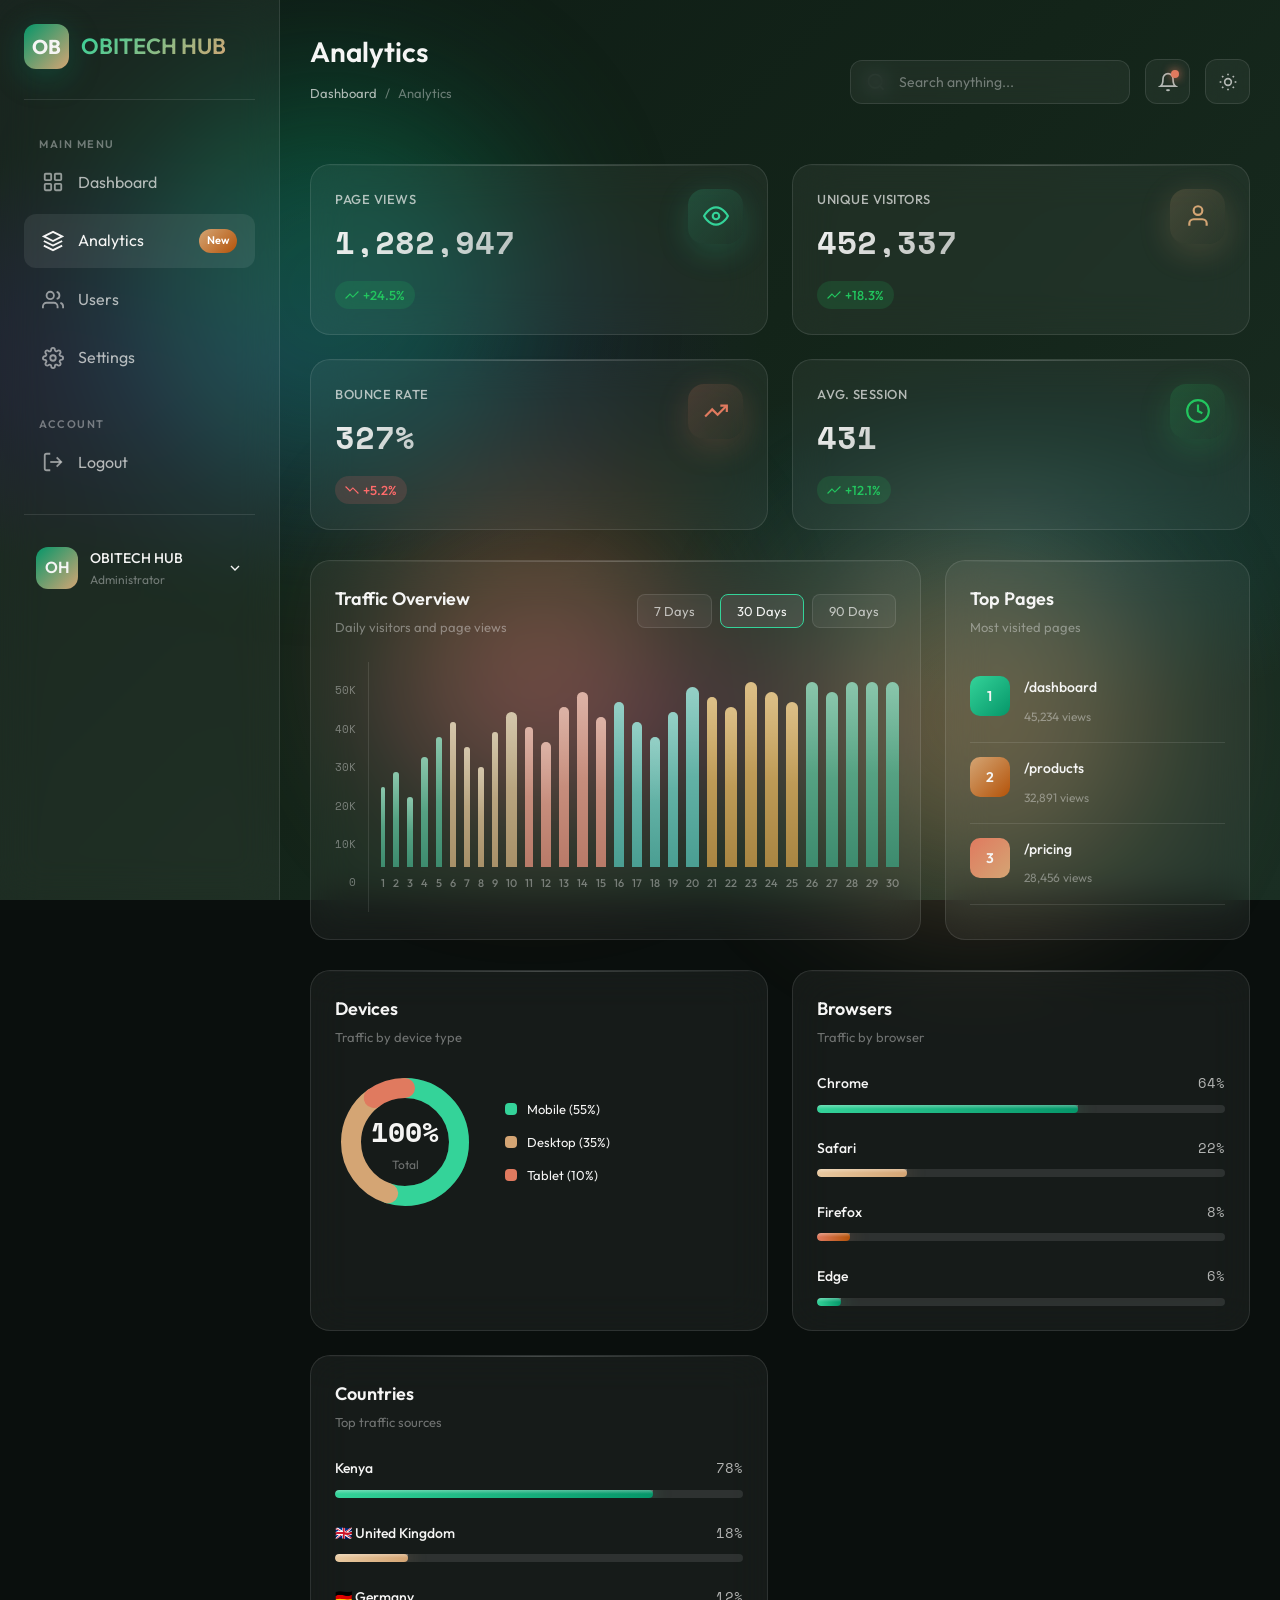
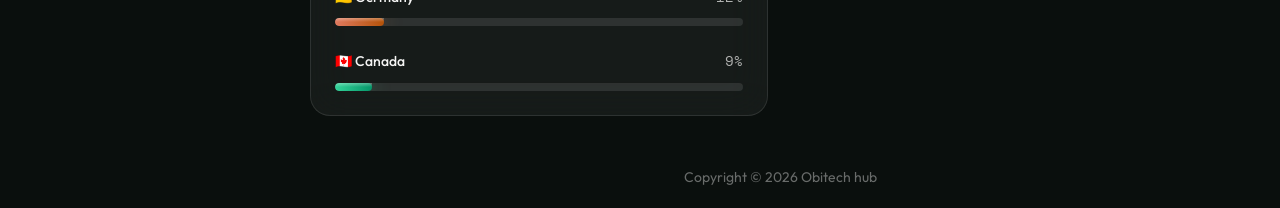
==== analytics.html @ 86bf51bb "Add files via upload" ====
<!DOCTYPE html>
<html lang="en">
<head>
    <meta charset="UTF-8">
    <meta name="viewport" content="width=device-width, initial-scale=1.0">
    <title>Analytics - Dashboard</title>
    <meta name="description" content="OBITECH-HUB Dashboard ">
    <link rel="preconnect" href="https://fonts.googleapis.com">
    <link rel="preconnect" href="https://fonts.gstatic.com" crossorigin>
    <link href="https://fonts.googleapis.com/css2?family=Outfit:wght@300;400;500;600;700&family=Space+Mono:wght@400;700&display=swap" rel="stylesheet">
    <link rel="stylesheet" href="admin-style.css">

</head>
<body>
    <!-- Animated Background -->
    <div class="background"></div>
    <div class="orb orb-1"></div>
    <div class="orb orb-2"></div>
    <div class="orb orb-3"></div>

    <div class="dashboard">
        <!-- Sidebar -->
        <aside class="sidebar" id="sidebar">
            <div class="sidebar-header">
                <div class="logo">OB </div>
                <span class="logo-text">OBITECH HUB </span>
            </div>

            <ul class="nav-menu">
                <li class="nav-section">
                    <span class="nav-section-title">Main Menu</span>
                    <ul>
                        <li class="nav-item">
                            <a href="index.html" class="nav-link">
                                <svg class="nav-icon" viewBox="0 0 24 24" fill="none" stroke="currentColor" stroke-width="2">
                                    <rect x="3" y="3" width="7" height="7" rx="1"/><rect x="14" y="3" width="7" height="7" rx="1"/>
                                    <rect x="3" y="14" width="7" height="7" rx="1"/><rect x="14" y="14" width="7" height="7" rx="1"/>
                                </svg>
                                Dashboard
                            </a>
                        </li>
                        <li class="nav-item">
                            <a href="analytics.html" class="nav-link active">
                                <svg class="nav-icon" viewBox="0 0 24 24" fill="none" stroke="currentColor" stroke-width="2">
                                    <path d="M12 2L2 7l10 5 10-5-10-5z"/><path d="M2 17l10 5 10-5"/><path d="M2 12l10 5 10-5"/>
                                </svg>
                                Analytics
                                <span class="nav-badge">New</span>
                            </a>
                        </li>
                        <li class="nav-item">
                            <a href="users.html" class="nav-link">
                                <svg class="nav-icon" viewBox="0 0 24 24" fill="none" stroke="currentColor" stroke-width="2">
                                    <path d="M17 21v-2a4 4 0 0 0-4-4H5a4 4 0 0 0-4 4v2"/><circle cx="9" cy="7" r="4"/>
                                    <path d="M23 21v-2a4 4 0 0 0-3-3.87"/><path d="M16 3.13a4 4 0 0 1 0 7.75"/>
                                </svg>
                                Users
                            </a>
                        </li>
                        <li class="nav-item">
                            <a href="settings.html" class="nav-link">
                                <svg class="nav-icon" viewBox="0 0 24 24" fill="none" stroke="currentColor" stroke-width="2">
                                    <circle cx="12" cy="12" r="3"/>
                                    <path d="M19.4 15a1.65 1.65 0 0 0 .33 1.82l.06.06a2 2 0 0 1 0 2.83 2 2 0 0 1-2.83 0l-.06-.06a1.65 1.65 0 0 0-1.82-.33 1.65 1.65 0 0 0-1 1.51V21a2 2 0 0 1-2 2 2 2 0 0 1-2-2v-.09A1.65 1.65 0 0 0 9 19.4a1.65 1.65 0 0 0-1.82.33l-.06.06a2 2 0 0 1-2.83 0 2 2 0 0 1 0-2.83l.06-.06a1.65 1.65 0 0 0 .33-1.82 1.65 1.65 0 0 0-1.51-1H3a2 2 0 0 1-2-2 2 2 0 0 1 2-2h.09A1.65 1.65 0 0 0 4.6 9a1.65 1.65 0 0 0-.33-1.82l-.06-.06a2 2 0 0 1 0-2.83 2 2 0 0 1 2.83 0l.06.06a1.65 1.65 0 0 0 1.82.33H9a1.65 1.65 0 0 0 1-1.51V3a2 2 0 0 1 2-2 2 2 0 0 1 2 2v.09a1.65 1.65 0 0 0 1 1.51 1.65 1.65 0 0 0 1.82-.33l.06-.06a2 2 0 0 1 2.83 0 2 2 0 0 1 0 2.83l-.06.06a1.65 1.65 0 0 0-.33 1.82V9a1.65 1.65 0 0 0 1.51 1H21a2 2 0 0 1 2 2 2 2 0 0 1-2 2h-.09a1.65 1.65 0 0 0-1.51 1z"/>
                                </svg>
                                Settings
                            </a>
                        </li>
                    </ul>
                </li>

                <li class="nav-section">
                    <span class="nav-section-title">Account</span>
                    <ul>
                        <li class="nav-item">
                            <a href="login.html" class="nav-link">
                                <svg class="nav-icon" viewBox="0 0 24 24" fill="none" stroke="currentColor" stroke-width="2">
                                    <path d="M9 21H5a2 2 0 0 1-2-2V5a2 2 0 0 1 2-2h4"/>
                                    <polyline points="16 17 21 12 16 7"/><line x1="21" y1="12" x2="9" y2="12"/>
                                </svg>
                                Logout
                            </a>
                        </li>
                    </ul>
                </li>
            </ul>

            <div class="sidebar-footer">
                <div class="user-profile">
                    <div class="user-avatar">OH </div>
                    <div class="user-info">
                        <div class="user-name">OBITECH HUB </div>
                        <div class="user-role">Administrator</div>
                    </div>
                    <svg width="16" height="16" viewBox="0 0 24 24" fill="none" stroke="currentColor" stroke-width="2">
                        <polyline points="6 9 12 15 18 9"/>
                    </svg>
                </div>
            </div>
        </aside>

        <!-- Main Content -->
        <main class="main-content">
            <!-- Top Navbar -->
            <nav class="navbar">
                <div class="page-header">
                    <h1 class="page-title">Analytics</h1>
                    <div class="page-breadcrumb">
                        <a href="index.html">Dashboard</a>
                        <span>/</span>
                        <span>Analytics</span>
                    </div>
                </div>
                <div class="navbar-right">
                    <div class="search-box">
                        <svg class="search-icon" viewBox="0 0 24 24" fill="none" stroke="currentColor" stroke-width="2">
                            <circle cx="11" cy="11" r="8"/><line x1="21" y1="21" x2="16.65" y2="16.65"/>
                        </svg>
                        <input type="text" class="search-input" placeholder="Search anything...">
                    </div>
                    <button class="nav-btn">
                        <svg viewBox="0 0 24 24" fill="none" stroke="currentColor" stroke-width="2">
                            <path d="M18 8A6 6 0 0 0 6 8c0 7-3 9-3 9h18s-3-2-3-9"/><path d="M13.73 21a2 2 0 0 1-3.46 0"/>
                        </svg>
                        <span class="notification-dot"></span>
                    </button>
                    <button class="nav-btn" id="theme-toggle" title="Toggle Light/Dark Mode">
                        <svg class="icon-sun" viewBox="0 0 24 24" fill="none" stroke="currentColor" stroke-width="2">
                            <circle cx="12" cy="12" r="4"/><path d="M12 2v2"/><path d="M12 20v2"/>
                            <path d="M4.93 4.93l1.41 1.41"/><path d="M17.66 17.66l1.41 1.41"/>
                            <path d="M2 12h2"/><path d="M20 12h2"/>
                            <path d="M6.34 17.66l-1.41 1.41"/><path d="M19.07 4.93l-1.41 1.41"/>
                        </svg>
                        <svg class="icon-moon" viewBox="0 0 24 24" fill="none" stroke="currentColor" stroke-width="2" style="display: none;">
                            <path d="M21 12.79A9 9 0 1 1 11.21 3 7 7 0 0 0 21 12.79z"/>
                        </svg>
                    </button>
                </div>
            </nav>

            <!-- Stats Cards -->
            <section class="stats-grid">
                <div class="glass-card glass-card-3d stat-card">
                    <div class="stat-card-inner">
                        <div class="stat-info">
                            <h3>Page Views</h3>
                            <div class="stat-value">1,284,521</div>
                            <span class="stat-change positive">
                                <svg width="14" height="14" viewBox="0 0 24 24" fill="none" stroke="currentColor" stroke-width="2"><polyline points="23 6 13.5 15.5 8.5 10.5 1 18"/></svg>
                                +24.5%
                            </span>
                        </div>
                        <div class="stat-icon cyan">
                            <svg viewBox="0 0 24 24" fill="none" stroke="var(--emerald-light)" stroke-width="2">
                                <path d="M1 12s4-8 11-8 11 8 11 8-4 8-11 8-11-8-11-8z"/><circle cx="12" cy="12" r="3"/>
                            </svg>
                        </div>
                    </div>
                </div>

                <div class="glass-card glass-card-3d stat-card">
                    <div class="stat-card-inner">
                        <div class="stat-info">
                            <h3>Unique Visitors</h3>
                            <div class="stat-value">452,892</div>
                            <span class="stat-change positive">
                                <svg width="14" height="14" viewBox="0 0 24 24" fill="none" stroke="currentColor" stroke-width="2"><polyline points="23 6 13.5 15.5 8.5 10.5 1 18"/></svg>
                                +18.3%
                            </span>
                        </div>
                        <div class="stat-icon magenta">
                            <svg viewBox="0 0 24 24" fill="none" stroke="var(--gold)" stroke-width="2">
                                <path d="M20 21v-2a4 4 0 0 0-4-4H8a4 4 0 0 0-4 4v2"/><circle cx="12" cy="7" r="4"/>
                            </svg>
                        </div>
                    </div>
                </div>

                <div class="glass-card glass-card-3d stat-card">
                    <div class="stat-card-inner">
                        <div class="stat-info">
                            <h3>Bounce Rate</h3>
                            <div class="stat-value">32.8%</div>
                            <span class="stat-change negative">
                                <svg width="14" height="14" viewBox="0 0 24 24" fill="none" stroke="currentColor" stroke-width="2"><polyline points="23 18 13.5 8.5 8.5 13.5 1 6"/></svg>
                                +5.2%
                            </span>
                        </div>
                        <div class="stat-icon purple">
                            <svg viewBox="0 0 24 24" fill="none" stroke="var(--coral)" stroke-width="2">
                                <polyline points="22 7 13.5 15.5 8.5 10.5 2 17"/><polyline points="16 7 22 7 22 13"/>
                            </svg>
                        </div>
                    </div>
                </div>

                <div class="glass-card glass-card-3d stat-card">
                    <div class="stat-card-inner">
                        <div class="stat-info">
                            <h3>Avg. Session</h3>
                            <div class="stat-value">4:32</div>
                            <span class="stat-change positive">
                                <svg width="14" height="14" viewBox="0 0 24 24" fill="none" stroke="currentColor" stroke-width="2"><polyline points="23 6 13.5 15.5 8.5 10.5 1 18"/></svg>
                                +12.1%
                            </span>
                        </div>
                        <div class="stat-icon success">
                            <svg viewBox="0 0 24 24" fill="none" stroke="var(--success)" stroke-width="2">
                                <circle cx="12" cy="12" r="10"/><polyline points="12 6 12 12 16 14"/>
                            </svg>
                        </div>
                    </div>
                </div>
            </section>

            <!-- Content Grid -->
            <section class="content-grid">
                <!-- Main Chart -->
                <div class="glass-card chart-card">
                    <div class="card-header">
                        <div>
                            <h2 class="card-title">Traffic Overview</h2>
                            <p class="card-subtitle">Daily visitors and page views</p>
                        </div>
                        <div class="card-actions">
                            <button class="card-btn">7 Days</button>
                            <button class="card-btn active">30 Days</button>
                            <button class="card-btn">90 Days</button>
                        </div>
                    </div>
                    <div class="chart-wrapper">
                        <div class="chart-container">
                            <div class="chart-y-axis">
                                <span class="y-value">50K</span>
                                <span class="y-value">40K</span>
                                <span class="y-value">30K</span>
                                <span class="y-value">20K</span>
                                <span class="y-value">10K</span>
                                <span class="y-value">0</span>
                            </div>
                            <div class="chart-placeholder">
                                <div class="chart-bar-group"><div class="chart-bar bar-emerald" style="height: 80px;"></div><span class="chart-label">1</span></div>
                                <div class="chart-bar-group"><div class="chart-bar bar-emerald" style="height: 95px;"></div><span class="chart-label">2</span></div>
                                <div class="chart-bar-group"><div class="chart-bar bar-emerald" style="height: 70px;"></div><span class="chart-label">3</span></div>
                                <div class="chart-bar-group"><div class="chart-bar bar-emerald" style="height: 110px;"></div><span class="chart-label">4</span></div>
                                <div class="chart-bar-group"><div class="chart-bar bar-emerald" style="height: 130px;"></div><span class="chart-label">5</span></div>
                                <div class="chart-bar-group"><div class="chart-bar bar-gold" style="height: 145px;"></div><span class="chart-label">6</span></div>
                                <div class="chart-bar-group"><div class="chart-bar bar-gold" style="height: 120px;"></div><span class="chart-label">7</span></div>
                                <div class="chart-bar-group"><div class="chart-bar bar-gold" style="height: 100px;"></div><span class="chart-label">8</span></div>
                                <div class="chart-bar-group"><div class="chart-bar bar-gold" style="height: 135px;"></div><span class="chart-label">9</span></div>
                                <div class="chart-bar-group"><div class="chart-bar bar-gold" style="height: 155px;"></div><span class="chart-label">10</span></div>
                                <div class="chart-bar-group"><div class="chart-bar bar-coral" style="height: 140px;"></div><span class="chart-label">11</span></div>
                                <div class="chart-bar-group"><div class="chart-bar bar-coral" style="height: 125px;"></div><span class="chart-label">12</span></div>
                                <div class="chart-bar-group"><div class="chart-bar bar-coral" style="height: 160px;"></div><span class="chart-label">13</span></div>
                                <div class="chart-bar-group"><div class="chart-bar bar-coral" style="height: 175px;"></div><span class="chart-label">14</span></div>
                                <div class="chart-bar-group"><div class="chart-bar bar-coral" style="height: 150px;"></div><span class="chart-label">15</span></div>
                                <div class="chart-bar-group"><div class="chart-bar bar-teal" style="height: 165px;"></div><span class="chart-label">16</span></div>
                                <div class="chart-bar-group"><div class="chart-bar bar-teal" style="height: 145px;"></div><span class="chart-label">17</span></div>
                                <div class="chart-bar-group"><div class="chart-bar bar-teal" style="height: 130px;"></div><span class="chart-label">18</span></div>
                                <div class="chart-bar-group"><div class="chart-bar bar-teal" style="height: 155px;"></div><span class="chart-label">19</span></div>
                                <div class="chart-bar-group"><div class="chart-bar bar-teal" style="height: 180px;"></div><span class="chart-label">20</span></div>
                                <div class="chart-bar-group"><div class="chart-bar bar-amber" style="height: 170px;"></div><span class="chart-label">21</span></div>
                                <div class="chart-bar-group"><div class="chart-bar bar-amber" style="height: 160px;"></div><span class="chart-label">22</span></div>
                                <div class="chart-bar-group"><div class="chart-bar bar-amber" style="height: 185px;"></div><span class="chart-label">23</span></div>
                                <div class="chart-bar-group"><div class="chart-bar bar-amber" style="height: 175px;"></div><span class="chart-label">24</span></div>
                                <div class="chart-bar-group"><div class="chart-bar bar-amber" style="height: 165px;"></div><span class="chart-label">25</span></div>
                                <div class="chart-bar-group"><div class="chart-bar bar-emerald" style="height: 190px;"></div><span class="chart-label">26</span></div>
                                <div class="chart-bar-group"><div class="chart-bar bar-emerald" style="height: 175px;"></div><span class="chart-label">27</span></div>
                                <div class="chart-bar-group"><div class="chart-bar bar-emerald" style="height: 195px;"></div><span class="chart-label">28</span></div>
                                <div class="chart-bar-group"><div class="chart-bar bar-emerald" style="height: 185px;"></div><span class="chart-label">29</span></div>
                                <div class="chart-bar-group"><div class="chart-bar bar-emerald" style="height: 200px;"></div><span class="chart-label">30</span></div>
                            </div>
                        </div>
                    </div>
                </div>

                <!-- Top Pages -->
                <div class="glass-card activity-card">
                    <div class="card-header">
                        <div>
                            <h2 class="card-title">Top Pages</h2>
                            <p class="card-subtitle">Most visited pages</p>
                        </div>
                    </div>
                    <div class="activity-list">
                        <div class="activity-item">
                            <div class="activity-avatar" style="background: linear-gradient(135deg, var(--emerald-light), var(--emerald));">1</div>
                            <div class="activity-content">
                                <p class="activity-text"><strong>/dashboard</strong></p>
                                <span class="activity-time">45,234 views</span>
                            </div>
                        </div>
                        <div class="activity-item">
                            <div class="activity-avatar" style="background: linear-gradient(135deg, var(--gold), var(--amber));">2</div>
                            <div class="activity-content">
                                <p class="activity-text"><strong>/products</strong></p>
                                <span class="activity-time">32,891 views</span>
                            </div>
                        </div>
                        <div class="activity-item">
                            <div class="activity-avatar" style="background: linear-gradient(135deg, var(--coral), var(--gold));">3</div>
                            <div class="activity-content">
                                <p class="activity-text"><strong>/pricing</strong></p>
                                <span class="activity-time">28,456 views</span>
                            </div>
                        </div>
                        <div class="activity-item">
                            <div class="activity-avatar" style="background: linear-gradient(135deg, var(--success), var(--emerald));">4</div>
                            <div class="activity-content">
                                <p class="activity-text"><strong>/about</strong></p>
                                <span class="activity-time">19,234 views</span>
                            </div>
                        </div>
                        <div class="activity-item">
                            <div class="activity-avatar" style="background: linear-gradient(135deg, var(--warning), var(--gold));">5</div>
                            <div class="activity-content">
                                <p class="activity-text"><strong>/contact</strong></p>
                                <span class="activity-time">12,567 views</span>
                            </div>
                        </div>
                    </div>
                </div>
            </section>

            <!-- Bottom Grid -->
            <section class="bottom-grid">
                <!-- Device Breakdown -->
                <div class="glass-card">
                    <div class="card-header">
                        <div>
                            <h2 class="card-title">Devices</h2>
                            <p class="card-subtitle">Traffic by device type</p>
                        </div>
                    </div>
                    <div class="donut-container">
                        <div class="donut-chart">
                            <svg width="140" height="140" viewBox="0 0 140 140">
                                <circle class="donut-bg" cx="70" cy="70" r="54"/>
                                <circle class="donut-segment" cx="70" cy="70" r="54" stroke="var(--emerald-light)" stroke-dasharray="186.6 339.3" stroke-dashoffset="0"/>
                                <circle class="donut-segment" cx="70" cy="70" r="54" stroke="var(--gold)" stroke-dasharray="118.8 339.3" stroke-dashoffset="-186.6"/>
                                <circle class="donut-segment" cx="70" cy="70" r="54" stroke="var(--coral)" stroke-dasharray="33.9 339.3" stroke-dashoffset="-305.4"/>
                            </svg>
                            <div class="donut-center">
                                <div class="donut-value">100%</div>
                                <div class="donut-label">Total</div>
                            </div>
                        </div>
                        <div class="donut-legend">
                            <div class="legend-item"><span class="legend-color cyan"></span><span>Mobile (55%)</span></div>
                            <div class="legend-item"><span class="legend-color magenta"></span><span>Desktop (35%)</span></div>
                            <div class="legend-item"><span class="legend-color purple"></span><span>Tablet (10%)</span></div>
                        </div>
                    </div>
                </div>

                <!-- Browser Stats -->
                <div class="glass-card progress-card">
                    <div class="card-header">
                        <div>
                            <h2 class="card-title">Browsers</h2>
                            <p class="card-subtitle">Traffic by browser</p>
                        </div>
                    </div>
                    <div class="progress-item">
                        <div class="progress-header"><span class="progress-label">Chrome</span><span class="progress-value">64%</span></div>
                        <div class="progress-bar"><div class="progress-fill cyan" style="width: 64%;"></div></div>
                    </div>
                    <div class="progress-item">
                        <div class="progress-header"><span class="progress-label">Safari</span><span class="progress-value">22%</span></div>
                        <div class="progress-bar"><div class="progress-fill magenta" style="width: 22%;"></div></div>
                    </div>
                    <div class="progress-item">
                        <div class="progress-header"><span class="progress-label">Firefox</span><span class="progress-value">8%</span></div>
                        <div class="progress-bar"><div class="progress-fill purple" style="width: 8%;"></div></div>
                    </div>
                    <div class="progress-item">
                        <div class="progress-header"><span class="progress-label">Edge</span><span class="progress-value">6%</span></div>
                        <div class="progress-bar"><div class="progress-fill cyan" style="width: 6%;"></div></div>
                    </div>
                </div>

                <!-- Countries -->
                <div class="glass-card progress-card">
                    <div class="card-header">
                        <div>
                            <h2 class="card-title">Countries</h2>
                            <p class="card-subtitle">Top traffic sources</p>
                        </div>
                    </div>
                    <div class="progress-item">
                        <div class="progress-header"><span class="progress-label">Kenya</span><span class="progress-value">78%</span></div>
                        <div class="progress-bar"><div class="progress-fill cyan" style="width: 78%;"></div></div>
                    </div>
                    <div class="progress-item">
                        <div class="progress-header"><span class="progress-label">🇬🇧 United Kingdom</span><span class="progress-value">18%</span></div>
                        <div class="progress-bar"><div class="progress-fill magenta" style="width: 18%;"></div></div>
                    </div>
                    <div class="progress-item">
                        <div class="progress-header"><span class="progress-label">🇩🇪 Germany</span><span class="progress-value">12%</span></div>
                        <div class="progress-bar"><div class="progress-fill purple" style="width: 12%;"></div></div>
                    </div>
                    <div class="progress-item">
                        <div class="progress-header"><span class="progress-label">🇨🇦 Canada</span><span class="progress-value">9%</span></div>
                        <div class="progress-bar"><div class="progress-fill cyan" style="width: 9%;"></div></div>
                    </div>
                </div>
            </section>
        </main>
    </div>

    <!-- Mobile Menu Toggle -->
    <button class="mobile-menu-toggle">
        <svg viewBox="0 0 24 24" fill="none" stroke="currentColor" stroke-width="2">
            <line x1="3" y1="12" x2="21" y2="12"/><line x1="3" y1="6" x2="21" y2="6"/><line x1="3" y1="18" x2="21" y2="18"/>
        </svg>
    </button>

    <!-- Footer -->
    <footer class="site-footer">
        <p>Copyright © 2026 Obitech hub </p>
    </footer>

    <script src="admin-script.js"></script>
</body>
</html>
---- admin-style.css ----
:root {
    /* Primary Colors - Emerald & Gold Luxury */
    --emerald: #059669;
    --emerald-light: #34d399;
    --gold: #d4a574;
    --gold-light: #e8c9a0;
    --amber: #b45309;
    --cream: #fef3e2;
    
    /* Accent Colors */
    --coral: #e07a5f;
    --slate: #475569;
    
    /* Glass Colors */
    --glass-bg: rgba(255, 255, 255, 0.05);
    --glass-border: rgba(255, 255, 255, 0.1);
    --glass-shadow: rgba(0, 0, 0, 0.3);
    --glass-hover: rgba(255, 255, 255, 0.08);
    
    /* Background - Deep Forest */
    --bg-dark: #0a0f0d;
    --bg-gradient-1: #0d1a14;
    --bg-gradient-2: #132419;
    --bg-gradient-3: #1a2e23;
    
    /* Text */
    --text-primary: #f5f5f4;
    --text-secondary: rgba(245, 245, 244, 0.7);
    --text-muted: rgba(245, 245, 244, 0.4);
    
    /* Status Colors */
    --success: #22c55e;
    --warning: #eab308;
    --danger: #dc2626;
    --info: #0ea5e9;
    
    /* Spacing */
    --sidebar-width: 280px;
    --navbar-height: 70px;
    --border-radius: 20px;
    --card-padding: 24px;
    
    /* Transitions */
    --transition-fast: 0.2s ease;
    --transition-normal: 0.3s ease;
    --transition-slow: 0.5s ease;
}

/* Light Mode */
[data-theme="light"] {
    /* Glass Colors - Light */
    --glass-bg: rgba(255, 255, 255, 0.6);
    --glass-border: rgba(0, 0, 0, 0.1);
    --glass-shadow: rgba(0, 0, 0, 0.1);
    --glass-hover: rgba(255, 255, 255, 0.8);
    
    /* Background - Light */
    --bg-dark: #f5f5f0;
    --bg-gradient-1: #e8f5e9;
    --bg-gradient-2: #f1f8e9;
    --bg-gradient-3: #fefefe;
    
    /* Text - Light */
    --text-primary: #1a1a1a;
    --text-secondary: rgba(26, 26, 26, 0.7);
    --text-muted: rgba(26, 26, 26, 0.5);
}

[data-theme="light"] .orb {
    opacity: 0.15;
}

[data-theme="light"] .glass-card::before {
    background: linear-gradient(90deg, transparent, rgba(0,0,0,0.05), transparent);
}

[data-theme="light"] .stat-value {
    background: linear-gradient(135deg, var(--text-primary), var(--text-secondary));
    -webkit-background-clip: text;
    background-clip: text;
}

[data-theme="light"] .table-wrapper::-webkit-scrollbar-track {
    background: rgba(0, 0, 0, 0.05);
}

[data-theme="light"] .chart-wrapper::-webkit-scrollbar-track {
    background: rgba(0, 0, 0, 0.05);
}

[data-theme="light"] .activity-list::-webkit-scrollbar-thumb {
    background: var(--glass-border);
}

/* ============================================
   RESET & BASE STYLES
============================================ */
*, *::before, *::after {
    margin: 0;
    padding: 0;
    box-sizing: border-box;
}

html {
    scroll-behavior: smooth;
}

body {
    font-family: 'Outfit', sans-serif;
    background: var(--bg-dark);
    color: var(--text-primary);
    min-height: 100vh;
    overflow-x: hidden;
    line-height: 1.6;
}

a {
    text-decoration: none;
    color: inherit;
}

/* ============================================
   ANIMATED BACKGROUND
============================================ */
.background {
    position: fixed;
    top: 0;
    left: 0;
    width: 100%;
    height: 100%;
    z-index: -2;
    background: linear-gradient(135deg, var(--bg-gradient-1) 0%, var(--bg-gradient-2) 50%, var(--bg-gradient-3) 100%);
}

.background::before {
    content: '';
    position: absolute;
    top: 0;
    left: 0;
    width: 100%;
    height: 100%;
    background: 
        radial-gradient(ellipse 80% 50% at 20% 40%, rgba(120, 0, 255, 0.15) 0%, transparent 50%),
        radial-gradient(ellipse 60% 40% at 80% 60%, rgba(0, 200, 255, 0.12) 0%, transparent 50%),
        radial-gradient(ellipse 50% 30% at 50% 80%, rgba(255, 0, 200, 0.1) 0%, transparent 50%);
}

/* Floating Orbs */
.orb {
    position: fixed;
    border-radius: 50%;
    filter: blur(80px);
    opacity: 0.4;
    z-index: -1;
    animation: float 20s ease-in-out infinite;
}

.orb-1 {
    width: 400px;
    height: 400px;
    background: var(--emerald);
    top: 10%;
    left: 10%;
    animation-delay: 0s;
}

.orb-2 {
    width: 350px;
    height: 350px;
    background: var(--gold);
    top: 60%;
    right: 10%;
    animation-delay: -5s;
}

.orb-3 {
    width: 300px;
    height: 300px;
    background: var(--coral);
    bottom: 10%;
    left: 30%;
    animation-delay: -10s;
}

@keyframes float {
    0%, 100% { transform: translate(0, 0) scale(1); }
    25% { transform: translate(30px, -30px) scale(1.05); }
    50% { transform: translate(-20px, 20px) scale(0.95); }
    75% { transform: translate(20px, 10px) scale(1.02); }
}

/* ============================================
   LAYOUT STRUCTURE
============================================ */
.dashboard {
    display: flex;
    min-height: 100vh;
}

/* ============================================
   SIDEBAR
============================================ */
.sidebar {
    position: fixed;
    left: 0;
    top: 0;
    width: var(--sidebar-width);
    height: 100vh;
    background: var(--glass-bg);
    backdrop-filter: blur(20px);
    -webkit-backdrop-filter: blur(20px);
    border-right: 1px solid var(--glass-border);
    padding: 24px;
    z-index: 100;
    transition: all var(--transition-normal);
    overflow-y: auto;
}

/* Custom Scrollbar for Sidebar */
.sidebar::-webkit-scrollbar {
    width: 6px;
}

.sidebar::-webkit-scrollbar-track {
    background: transparent;
}

.sidebar::-webkit-scrollbar-thumb {
    background: var(--glass-border);
    border-radius: 3px;
}

.sidebar::-webkit-scrollbar-thumb:hover {
    background: var(--emerald-light);
}

.sidebar-header {
    display: flex;
    align-items: center;
    gap: 12px;
    padding-bottom: 30px;
    border-bottom: 1px solid var(--glass-border);
    margin-bottom: 30px;
}

.logo {
    width: 45px;
    height: 45px;
    background: linear-gradient(135deg, var(--emerald), var(--gold));
    border-radius: 12px;
    display: flex;
    align-items: center;
    justify-content: center;
    font-weight: 700;
    font-size: 20px;
    box-shadow: 0 8px 32px rgba(5, 150, 105, 0.3);
}

.logo-text {
    font-size: 22px;
    font-weight: 600;
    background: linear-gradient(135deg, var(--emerald-light), var(--gold));
    -webkit-background-clip: text;
    -webkit-text-fill-color: transparent;
    background-clip: text;
}

.nav-menu {
    list-style: none;
    flex: 1;
}

.nav-menu ul {
    list-style: none;
    padding: 0;
    margin: 0;
}

.nav-section {
    margin-bottom: 25px;
    list-style: none;
}

.nav-section-title {
    font-size: 11px;
    font-weight: 600;
    text-transform: uppercase;
    letter-spacing: 1.5px;
    color: var(--text-muted);
    margin-bottom: 12px;
    padding-left: 15px;
}

.nav-item {
    margin-bottom: 5px;
    list-style: none;
}

.nav-link {
    display: flex;
    align-items: center;
    gap: 14px;
    padding: 14px 18px;
    color: var(--text-secondary);
    text-decoration: none;
    border-radius: 12px;
    transition: all var(--transition-fast);
    position: relative;
    overflow: hidden;
}

.nav-link:hover {
    background: var(--glass-hover);
    color: var(--text-primary);
}

.nav-link.active {
    background: var(--glass-hover);
    color: var(--text-primary);
}

.nav-icon {
    width: 22px;
    height: 22px;
    opacity: 0.8;
}

.nav-link.active .nav-icon,
.nav-link:hover .nav-icon {
    opacity: 1;
}

.nav-badge {
    margin-left: auto;
    background: linear-gradient(135deg, var(--gold), var(--amber));
    color: white;
    font-size: 11px;
    font-weight: 600;
    padding: 3px 8px;
    border-radius: 20px;
}

/* Sidebar User Profile */
.sidebar-footer {
    padding-top: 20px;
    border-top: 1px solid var(--glass-border);
}

.user-profile {
    display: flex;
    align-items: center;
    gap: 12px;
    padding: 12px;
    border-radius: 12px;
    cursor: pointer;
    transition: background var(--transition-fast);
}

.user-profile:hover {
    background: var(--glass-hover);
}

.user-avatar {
    width: 42px;
    height: 42px;
    border-radius: 12px;
    background: linear-gradient(135deg, var(--emerald), var(--gold));
    display: flex;
    align-items: center;
    justify-content: center;
    font-weight: 600;
    font-size: 16px;
}

.user-info {
    flex: 1;
}

.user-name {
    font-weight: 500;
    font-size: 14px;
}

.user-role {
    font-size: 12px;
    color: var(--text-muted);
}

/* ============================================
   MAIN CONTENT
============================================ */
.main-content {
    flex: 1;
    margin-left: var(--sidebar-width);
    padding: 30px;
    min-height: 100vh;
}

/* ============================================
   TOP NAVBAR
============================================ */
.navbar {
    display: flex;
    align-items: center;
    justify-content: space-between;
    margin-bottom: 30px;
    gap: 20px;
}

.page-title {
    font-size: 28px;
    font-weight: 600;
}

.navbar-right {
    display: flex;
    align-items: center;
    gap: 15px;
}

.search-box {
    position: relative;
}

.search-input {
    width: 280px;
    padding: 12px 20px 12px 48px;
    background: var(--glass-bg);
    backdrop-filter: blur(10px);
    border: 1px solid var(--glass-border);
    border-radius: 12px;
    color: var(--text-primary);
    font-family: inherit;
    font-size: 14px;
    transition: all var(--transition-fast);
}

.search-input::placeholder {
    color: var(--text-muted);
}

.search-input:focus {
    outline: none;
    border-color: var(--emerald-light);
    box-shadow: 0 0 20px rgba(52, 211, 153, 0.2);
}

.search-icon {
    position: absolute;
    left: 16px;
    top: 50%;
    transform: translateY(-50%);
    width: 20px;
    height: 20px;
    color: var(--text-muted);
}

.nav-btn {
    width: 45px;
    height: 45px;
    background: var(--glass-bg);
    backdrop-filter: blur(10px);
    border: 1px solid var(--glass-border);
    border-radius: 12px;
    display: flex;
    align-items: center;
    justify-content: center;
    cursor: pointer;
    position: relative;
    transition: all var(--transition-fast);
}

.nav-btn:hover {
    background: var(--glass-hover);
    border-color: var(--emerald-light);
}

.nav-btn svg {
    width: 20px;
    height: 20px;
    color: var(--text-secondary);
}

.notification-dot {
    position: absolute;
    top: 10px;
    right: 10px;
    width: 8px;
    height: 8px;
    background: var(--coral);
    border-radius: 50%;
    box-shadow: 0 0 10px var(--coral);
}

/* ============================================
   GLASS CARD BASE
============================================ */
.glass-card {
    background: var(--glass-bg);
    backdrop-filter: blur(20px);
    -webkit-backdrop-filter: blur(20px);
    border: 1px solid var(--glass-border);
    border-radius: var(--border-radius);
    padding: var(--card-padding);
    position: relative;
    overflow: hidden;
    transition: all var(--transition-normal);
    transform-style: preserve-3d;
    perspective: 1000px;
}

.glass-card::before {
    content: '';
    position: absolute;
    top: 0;
    left: 0;
    right: 0;
    height: 1px;
    background: linear-gradient(90deg, transparent, rgba(255,255,255,0.2), transparent);
}

.glass-card:hover {
    background: var(--glass-hover);
    border-color: rgba(255, 255, 255, 0.15);
    box-shadow: 
        0 25px 50px -12px var(--glass-shadow),
        0 0 40px rgba(52, 211, 153, 0.1);
}

/* 3D Tilt Effect */
.glass-card-3d {
    transition: transform 0.4s cubic-bezier(0.03, 0.98, 0.52, 0.99);
}

.glass-card-3d:hover {
    transform: rotateX(5deg) rotateY(-5deg) translateZ(10px);
}

/* ============================================
   STATS CARDS
============================================ */
.stats-grid {
    display: grid;
    grid-template-columns: repeat(4, 1fr);
    gap: 24px;
    margin-bottom: 30px;
}

.stat-card {
    position: relative;
}

.stat-card-inner {
    display: flex;
    align-items: flex-start;
    justify-content: space-between;
}

.stat-info h3 {
    font-size: 13px;
    font-weight: 500;
    color: var(--text-secondary);
    margin-bottom: 8px;
    text-transform: uppercase;
    letter-spacing: 0.5px;
}

.stat-value {
    font-family: 'Space Mono', monospace;
    font-size: 32px;
    font-weight: 700;
    margin-bottom: 12px;
    background: linear-gradient(135deg, var(--text-primary), var(--text-secondary));
    -webkit-background-clip: text;
    -webkit-text-fill-color: transparent;
    background-clip: text;
}

.stat-change {
    display: inline-flex;
    align-items: center;
    gap: 4px;
    font-size: 13px;
    font-weight: 500;
    padding: 4px 10px;
    border-radius: 20px;
}

.stat-change.positive {
    color: var(--success);
    background: rgba(34, 197, 94, 0.15);
}

.stat-change.negative {
    color: #ff6b6b;
    background: rgba(255, 107, 107, 0.15);
}

.stat-icon {
    width: 55px;
    height: 55px;
    border-radius: 16px;
    display: flex;
    align-items: center;
    justify-content: center;
}

.stat-icon.cyan {
    background: linear-gradient(135deg, rgba(52, 211, 153, 0.2), rgba(52, 211, 153, 0.05));
    box-shadow: 0 8px 32px rgba(52, 211, 153, 0.2);
}

.stat-icon.magenta {
    background: linear-gradient(135deg, rgba(212, 165, 116, 0.2), rgba(212, 165, 116, 0.05));
    box-shadow: 0 8px 32px rgba(212, 165, 116, 0.2);
}

.stat-icon.purple {
    background: linear-gradient(135deg, rgba(224, 122, 95, 0.2), rgba(224, 122, 95, 0.05));
    box-shadow: 0 8px 32px rgba(224, 122, 95, 0.2);
}

.stat-icon.success {
    background: linear-gradient(135deg, rgba(34, 197, 94, 0.2), rgba(34, 197, 94, 0.05));
    box-shadow: 0 8px 32px rgba(34, 197, 94, 0.2);
}

.stat-icon svg {
    width: 26px;
    height: 26px;
}

/* Sparkline in stat card */
.stat-sparkline {
    position: absolute;
    bottom: 0;
    left: 0;
    right: 0;
    height: 50px;
    opacity: 0.3;
}

/* ============================================
   CONTENT GRID
============================================ */
.content-grid {
    display: grid;
    grid-template-columns: 2fr 1fr;
    gap: 24px;
    margin-bottom: 30px;
}

/* ============================================
   CHART CARD
============================================ */
.chart-card {
    min-height: 380px;
}

.card-header {
    display: flex;
    align-items: center;
    justify-content: space-between;
    margin-bottom: 24px;
}

.card-title {
    font-size: 18px;
    font-weight: 600;
}

.card-subtitle {
    font-size: 13px;
    color: var(--text-muted);
    margin-top: 4px;
}

.card-actions {
    display: flex;
    gap: 8px;
}

.card-btn {
    padding: 8px 16px;
    background: var(--glass-bg);
    border: 1px solid var(--glass-border);
    border-radius: 8px;
    color: var(--text-secondary);
    font-family: inherit;
    font-size: 13px;
    cursor: pointer;
    transition: all var(--transition-fast);
}

.card-btn:hover,
.card-btn.active {
    background: var(--glass-hover);
    border-color: var(--emerald-light);
    color: var(--text-primary);
}

/* Chart Container */
.chart-wrapper {
    overflow-x: auto;
    margin: 0 -10px;
    padding: 0 10px;
}

.chart-wrapper::-webkit-scrollbar {
    height: 8px;
}

.chart-wrapper::-webkit-scrollbar-track {
    background: rgba(255, 255, 255, 0.05);
    border-radius: 4px;
}

.chart-wrapper::-webkit-scrollbar-thumb {
    background: linear-gradient(90deg, var(--emerald), var(--gold));
    border-radius: 4px;
}

.chart-wrapper::-webkit-scrollbar-thumb:hover {
    background: linear-gradient(90deg, var(--emerald-light), var(--gold-light));
}

.chart-container {
    height: 250px;
    position: relative;
    display: flex;
    min-width: 500px;
}

.chart-y-axis {
    display: flex;
    flex-direction: column;
    justify-content: space-between;
    padding: 20px 0;
    padding-right: 12px;
    text-align: right;
}

.y-value {
    font-family: 'Space Mono', monospace;
    font-size: 11px;
    color: var(--text-muted);
}

.chart-placeholder {
    flex: 1;
    height: 100%;
    display: flex;
    align-items: flex-end;
    justify-content: space-between;
    gap: 8px;
    padding: 20px 0;
    border-left: 1px solid var(--glass-border);
    padding-left: 12px;
}

.chart-bar-group {
    flex: 1;
    height: 100%;
    display: flex;
    flex-direction: column;
    align-items: center;
    justify-content: flex-end;
    gap: 8px;
}

.chart-bar {
    width: 100%;
    max-width: 40px;
    border-radius: 8px 8px 0 0;
    background: linear-gradient(180deg, var(--emerald-light), var(--emerald));
    transition: all var(--transition-normal);
    position: relative;
    min-height: 10px;
}

.chart-bar.bar-emerald {
    background: linear-gradient(180deg, #6db897, #3d8b6e);
}

.chart-bar.bar-gold {
    background: linear-gradient(180deg, #c9b896, #a89068);
}

.chart-bar.bar-coral {
    background: linear-gradient(180deg, #d4a090, #b87a68);
}

.chart-bar.bar-teal {
    background: linear-gradient(180deg, #7ac4b8, #4a9e92);
}

.chart-bar.bar-amber {
    background: linear-gradient(180deg, #d4b06a, #a88542);
}

.chart-bar::before {
    content: '';
    position: absolute;
    top: 0;
    left: 0;
    right: 0;
    height: 50%;
    background: linear-gradient(180deg, rgba(255,255,255,0.2), transparent);
    border-radius: 8px 8px 0 0;
}

.chart-bar:hover {
    filter: brightness(1.15);
    transform: scaleY(1.02);
    transform-origin: bottom;
}

.chart-bar.bar-emerald:hover {
    box-shadow: 0 0 16px rgba(61, 139, 110, 0.4);
}

.chart-bar.bar-gold:hover {
    box-shadow: 0 0 16px rgba(168, 144, 104, 0.4);
}

.chart-bar.bar-coral:hover {
    box-shadow: 0 0 16px rgba(184, 122, 104, 0.4);
}

.chart-bar.bar-teal:hover {
    box-shadow: 0 0 16px rgba(74, 158, 146, 0.4);
}

.chart-bar.bar-amber:hover {
    box-shadow: 0 0 16px rgba(168, 133, 66, 0.4);
}

.chart-label {
    font-size: 11px;
    color: var(--text-muted);
    font-weight: 500;
}

/* ============================================
   ACTIVITY FEED
============================================ */
.activity-card {
    max-height: 380px;
    display: flex;
    flex-direction: column;
}

.activity-list {
    flex: 1;
    overflow-y: auto;
    margin: 0 -10px;
    padding: 0 10px;
}

.activity-list::-webkit-scrollbar {
    width: 4px;
}

.activity-list::-webkit-scrollbar-track {
    background: transparent;
}

.activity-list::-webkit-scrollbar-thumb {
    background: var(--glass-border);
    border-radius: 2px;
}

.activity-item {
    display: flex;
    align-items: flex-start;
    gap: 14px;
    padding: 14px 0;
    border-bottom: 1px solid var(--glass-border);
}

.activity-item:last-child {
    border-bottom: none;
}

.activity-avatar {
    width: 40px;
    height: 40px;
    border-radius: 10px;
    display: flex;
    align-items: center;
    justify-content: center;
    font-weight: 600;
    font-size: 14px;
    flex-shrink: 0;
}

.activity-content {
    flex: 1;
    min-width: 0;
}

.activity-text {
    font-size: 14px;
    color: var(--text-secondary);
    margin-bottom: 4px;
}

.activity-text strong {
    color: var(--text-primary);
    font-weight: 500;
}

.activity-time {
    font-size: 12px;
    color: var(--text-muted);
}

/* ============================================
   DATA TABLE
============================================ */
.table-card {
    grid-column: span 2;
}

.table-wrapper {
    overflow-x: auto;
    margin: 0 -10px;
    padding: 0 10px;
}

.table-wrapper::-webkit-scrollbar {
    height: 8px;
}

.table-wrapper::-webkit-scrollbar-track {
    background: rgba(255, 255, 255, 0.05);
    border-radius: 4px;
}

.table-wrapper::-webkit-scrollbar-thumb {
    background: linear-gradient(90deg, var(--emerald), var(--gold));
    border-radius: 4px;
}

.table-wrapper::-webkit-scrollbar-thumb:hover {
    background: linear-gradient(90deg, var(--emerald-light), var(--gold-light));
}

.data-table {
    width: 100%;
    min-width: 700px;
    border-collapse: collapse;
}

.data-table th,
.data-table td {
    padding: 16px;
    text-align: left;
}

.data-table th {
    font-size: 12px;
    font-weight: 600;
    text-transform: uppercase;
    letter-spacing: 0.5px;
    color: var(--text-muted);
    border-bottom: 1px solid var(--glass-border);
}

.data-table tr {
    transition: background var(--transition-fast);
}

.data-table tbody tr:hover {
    background: var(--glass-hover);
}

.data-table td {
    font-size: 14px;
    color: var(--text-secondary);
    border-bottom: 1px solid rgba(255, 255, 255, 0.03);
}

.table-user {
    display: flex;
    align-items: center;
    gap: 12px;
}

.table-avatar {
    width: 38px;
    height: 38px;
    border-radius: 10px;
    display: flex;
    align-items: center;
    justify-content: center;
    font-weight: 600;
    font-size: 13px;
}

.table-user-info {
    display: flex;
    flex-direction: column;
}

.table-user-name {
    color: var(--text-primary);
    font-weight: 500;
}

.table-user-email {
    font-size: 12px;
    color: var(--text-muted);
}

.status-badge {
    display: inline-flex;
    align-items: center;
    gap: 6px;
    padding: 6px 12px;
    border-radius: 20px;
    font-size: 12px;
    font-weight: 500;
}

.status-badge::before {
    content: '';
    width: 6px;
    height: 6px;
    border-radius: 50%;
}

.status-badge.completed {
    background: rgba(16, 185, 129, 0.15);
    color: var(--success);
}

.status-badge.completed::before {
    background: var(--success);
    box-shadow: 0 0 8px var(--success);
}

.status-badge.pending {
    background: rgba(245, 158, 11, 0.15);
    color: var(--warning);
}

.status-badge.pending::before {
    background: var(--warning);
    box-shadow: 0 0 8px var(--warning);
}

.status-badge.processing {
    background: rgba(59, 130, 246, 0.15);
    color: var(--info);
}

.status-badge.processing::before {
    background: var(--info);
    box-shadow: 0 0 8px var(--info);
}

.table-amount {
    font-family: 'Space Mono', monospace;
    font-weight: 600;
    color: var(--text-primary);
}

/* ============================================
   PROGRESS BARS
============================================ */
.progress-card {
    padding: var(--card-padding);
}

.progress-item {
    margin-bottom: 24px;
}

.progress-item:last-child {
    margin-bottom: 0;
}

.progress-header {
    display: flex;
    justify-content: space-between;
    margin-bottom: 10px;
}

.progress-label {
    font-size: 14px;
    font-weight: 500;
}

.progress-value {
    font-family: 'Space Mono', monospace;
    font-size: 14px;
    color: var(--text-secondary);
}

.progress-bar {
    height: 8px;
    background: rgba(255, 255, 255, 0.1);
    border-radius: 10px;
    overflow: hidden;
}

.progress-fill {
    height: 100%;
    border-radius: 10px;
    transition: width 1s ease-out;
    position: relative;
}

.progress-fill::after {
    content: '';
    position: absolute;
    top: 0;
    left: 0;
    right: 0;
    height: 50%;
    background: linear-gradient(180deg, rgba(255,255,255,0.3), transparent);
}

.progress-fill.cyan {
    background: linear-gradient(90deg, var(--emerald-light), var(--emerald));
    box-shadow: 0 0 20px rgba(52, 211, 153, 0.4);
}

.progress-fill.magenta {
    background: linear-gradient(90deg, var(--gold-light), var(--gold));
    box-shadow: 0 0 20px rgba(212, 165, 116, 0.4);
}

.progress-fill.purple {
    background: linear-gradient(90deg, var(--coral), var(--amber));
    box-shadow: 0 0 20px rgba(224, 122, 95, 0.4);
}

/* ============================================
   BOTTOM GRID
============================================ */
.bottom-grid {
    display: grid;
    grid-template-columns: repeat(3, 1fr);
    gap: 24px;
}

/* ============================================
   CALENDAR WIDGET
============================================ */
.calendar-header {
    display: flex;
    align-items: center;
    justify-content: space-between;
    margin-bottom: 20px;
}

.calendar-nav {
    display: flex;
    gap: 8px;
}

.calendar-nav-btn {
    width: 32px;
    height: 32px;
    background: var(--glass-bg);
    border: 1px solid var(--glass-border);
    border-radius: 8px;
    display: flex;
    align-items: center;
    justify-content: center;
    cursor: pointer;
    transition: all var(--transition-fast);
}

.calendar-nav-btn:hover {
    background: var(--glass-hover);
    border-color: var(--emerald-light);
}

.calendar-nav-btn svg {
    width: 16px;
    height: 16px;
    color: var(--text-secondary);
}

.calendar-grid {
    display: grid;
    grid-template-columns: repeat(7, 1fr);
    gap: 4px;
    text-align: center;
}

.calendar-day-name {
    font-size: 11px;
    font-weight: 600;
    color: var(--text-muted);
    padding: 8px 0;
    text-transform: uppercase;
}

.calendar-day {
    aspect-ratio: 1;
    display: flex;
    align-items: center;
    justify-content: center;
    font-size: 13px;
    border-radius: 8px;
    cursor: pointer;
    transition: all var(--transition-fast);
}

.calendar-day:hover {
    background: var(--glass-hover);
}

.calendar-day.other-month {
    color: var(--text-muted);
}

.calendar-day.today {
    background: linear-gradient(135deg, var(--emerald), var(--emerald-light));
    color: white;
    font-weight: 600;
    box-shadow: 0 4px 15px rgba(5, 150, 105, 0.3);
}

.calendar-day.has-event::after {
    content: '';
    position: absolute;
    bottom: 4px;
    width: 4px;
    height: 4px;
    background: var(--gold);
    border-radius: 50%;
}

/* ============================================
   DONUT CHART
============================================ */
.donut-container {
    display: flex;
    align-items: center;
    gap: 30px;
    margin-top: 20px;
}

.donut-chart {
    width: 140px;
    height: 140px;
    position: relative;
}

.donut-chart svg {
    transform: rotate(-90deg);
}

.donut-chart circle {
    fill: none;
    stroke-width: 20;
}

.donut-bg {
    stroke: rgba(255, 255, 255, 0.1);
}

.donut-segment {
    stroke-linecap: round;
    transition: stroke-dashoffset 1s ease-out;
}

.donut-center {
    position: absolute;
    top: 50%;
    left: 50%;
    transform: translate(-50%, -50%);
    text-align: center;
}

.donut-value {
    font-family: 'Space Mono', monospace;
    font-size: 28px;
    font-weight: 700;
}

.donut-label {
    font-size: 12px;
    color: var(--text-muted);
}

.donut-legend {
    display: flex;
    flex-direction: column;
    gap: 12px;
}

.legend-item {
    display: flex;
    align-items: center;
    gap: 10px;
    font-size: 13px;
}

.legend-color {
    width: 12px;
    height: 12px;
    border-radius: 4px;
}

.legend-color.cyan { background: var(--emerald-light); }
.legend-color.magenta { background: var(--gold); }
.legend-color.purple { background: var(--coral); }

/* ============================================
   WEATHER WIDGET
============================================ */
.weather-main {
    display: flex;
    align-items: center;
    gap: 20px;
    margin-bottom: 24px;
}

.weather-icon {
    width: 80px;
    height: 80px;
    background: linear-gradient(135deg, rgba(52, 211, 153, 0.2), rgba(212, 165, 116, 0.2));
    border-radius: 20px;
    display: flex;
    align-items: center;
    justify-content: center;
}

.weather-icon svg {
    width: 45px;
    height: 45px;
    color: var(--emerald-light);
}

.weather-temp {
    font-family: 'Space Mono', monospace;
    font-size: 48px;
    font-weight: 700;
    line-height: 1;
}

.weather-desc {
    font-size: 14px;
    color: var(--text-secondary);
    margin-top: 4px;
}

.weather-details {
    display: grid;
    grid-template-columns: repeat(3, 1fr);
    gap: 16px;
}

.weather-detail {
    text-align: center;
    padding: 12px;
    background: var(--glass-bg);
    border-radius: 12px;
}

.weather-detail-value {
    font-family: 'Space Mono', monospace;
    font-size: 18px;
    font-weight: 600;
    margin-bottom: 4px;
}

.weather-detail-label {
    font-size: 11px;
    color: var(--text-muted);
    text-transform: uppercase;
}

/* ============================================
   MOBILE MENU TOGGLE
============================================ */
.mobile-menu-toggle {
    display: none;
    position: fixed;
    bottom: 24px;
    right: 24px;
    width: 56px;
    height: 56px;
    background: linear-gradient(135deg, var(--emerald), var(--gold));
    border: none;
    border-radius: 16px;
    cursor: pointer;
    z-index: 200;
    box-shadow: 0 8px 32px rgba(5, 150, 105, 0.3);
}

.mobile-menu-toggle svg {
    width: 24px;
    height: 24px;
    color: white;
}

/* ============================================
   LOGIN PAGE STYLES
============================================ */
.login-page {
    min-height: 100vh;
    display: flex;
    flex-direction: column;
    align-items: center;
    justify-content: center;
    padding: 40px 20px;
}

.login-container {
    width: 100%;
    max-width: 440px;
}

.login-card {
    background: var(--glass-bg);
    backdrop-filter: blur(20px);
    -webkit-backdrop-filter: blur(20px);
    border: 1px solid var(--glass-border);
    border-radius: var(--border-radius);
    padding: 48px 40px;
    position: relative;
    overflow: hidden;
}

.login-card::before {
    content: '';
    position: absolute;
    top: 0;
    left: 0;
    right: 0;
    height: 1px;
    background: linear-gradient(90deg, transparent, rgba(255,255,255,0.2), transparent);
}

.login-header {
    text-align: center;
    margin-bottom: 40px;
}

.login-logo {
    width: 70px;
    height: 70px;
    background: linear-gradient(135deg, var(--emerald), var(--gold));
    border-radius: 18px;
    display: flex;
    align-items: center;
    justify-content: center;
    font-weight: 700;
    font-size: 28px;
    margin: 0 auto 20px;
    box-shadow: 0 12px 40px rgba(5, 150, 105, 0.3);
}

.login-title {
    font-size: 28px;
    font-weight: 600;
    margin-bottom: 8px;
}

.login-subtitle {
    font-size: 14px;
    color: var(--text-muted);
}

.form-group {
    margin-bottom: 24px;
}

.form-label {
    display: block;
    font-size: 13px;
    font-weight: 500;
    color: var(--text-secondary);
    margin-bottom: 8px;
}

.form-input {
    width: 100%;
    padding: 14px 18px;
    background: var(--glass-bg);
    border: 1px solid var(--glass-border);
    border-radius: 12px;
    color: var(--text-primary);
    font-family: inherit;
    font-size: 15px;
    transition: all var(--transition-fast);
}

.form-input::placeholder {
    color: var(--text-muted);
}

.form-input:focus {
    outline: none;
    border-color: var(--emerald-light);
    box-shadow: 0 0 20px rgba(52, 211, 153, 0.2);
}

.form-row {
    display: flex;
    align-items: center;
    justify-content: space-between;
    margin-bottom: 30px;
}

.checkbox-label {
    display: flex;
    align-items: center;
    gap: 10px;
    font-size: 14px;
    color: var(--text-secondary);
    cursor: pointer;
}

.checkbox-label input {
    width: 18px;
    height: 18px;
    accent-color: var(--emerald);
}

.forgot-link {
    font-size: 14px;
    color: var(--emerald-light);
    text-decoration: none;
    transition: color var(--transition-fast);
}

.forgot-link:hover {
    color: var(--gold);
}

.btn {
    display: inline-flex;
    align-items: center;
    justify-content: center;
    gap: 10px;
    padding: 14px 28px;
    border: none;
    border-radius: 12px;
    font-family: inherit;
    font-size: 15px;
    font-weight: 500;
    cursor: pointer;
    transition: all var(--transition-fast);
}

.btn-primary {
    width: 100%;
    background: linear-gradient(135deg, var(--emerald), var(--emerald-light));
    color: white;
    box-shadow: 0 8px 24px rgba(5, 150, 105, 0.3);
}

.btn-primary:hover {
    transform: translateY(-2px);
    box-shadow: 0 12px 32px rgba(5, 150, 105, 0.4);
}

.btn-secondary {
    width: 100%;
    background: var(--glass-bg);
    border: 1px solid var(--glass-border);
    color: var(--text-primary);
}

.btn-secondary:hover {
    background: var(--glass-hover);
    border-color: var(--emerald-light);
}

.divider {
    display: flex;
    align-items: center;
    gap: 16px;
    margin: 28px 0;
}

.divider::before,
.divider::after {
    content: '';
    flex: 1;
    height: 1px;
    background: var(--glass-border);
}

.divider span {
    font-size: 13px;
    color: var(--text-muted);
}

.social-login {
    display: flex;
    gap: 12px;
    margin-bottom: 28px;
}

.social-btn {
    flex: 1;
    padding: 12px;
    background: var(--glass-bg);
    border: 1px solid var(--glass-border);
    border-radius: 12px;
    display: flex;
    align-items: center;
    justify-content: center;
    cursor: pointer;
    transition: all var(--transition-fast);
}

.social-btn:hover {
    background: var(--glass-hover);
    border-color: var(--emerald-light);
}

.social-btn svg {
    width: 22px;
    height: 22px;
}

.login-footer {
    text-align: center;
    font-size: 14px;
    color: var(--text-muted);
}

.login-footer a {
    color: var(--emerald-light);
    text-decoration: none;
}

.login-footer a:hover {
    color: var(--gold);
}

/* ============================================
   PAGE HEADER (for inner pages)
============================================ */
.page-header {
    margin-bottom: 30px;
}

.page-header .page-title {
    margin-bottom: 8px;
}

.page-breadcrumb {
    display: flex;
    align-items: center;
    gap: 8px;
    font-size: 13px;
    color: var(--text-muted);
}

.page-breadcrumb a {
    color: var(--text-secondary);
    transition: color var(--transition-fast);
}

.page-breadcrumb a:hover {
    color: var(--emerald-light);
}

.page-breadcrumb span {
    color: var(--text-muted);
}

/* ============================================
   FOOTER
============================================ */
.site-footer {
    text-align: center;
    padding: 20px;
    margin-left: var(--sidebar-width);
    color: var(--text-muted);
    font-size: 14px;
}

.site-footer a {
    color: var(--emerald-light);
    transition: color var(--transition-fast);
}

.site-footer a:hover {
    color: var(--gold);
}

/* Login/Register page footer */
.login-page .site-footer {
    margin-left: 0;
    position: relative;
    padding: 30px 20px;
    text-align: center;
    margin-top: 30px;
}

/* Floating Theme Toggle for Login/Register */
.theme-toggle-float {
    position: fixed;
    top: 24px;
    right: 24px;
    width: 45px;
    height: 45px;
    background: var(--glass-bg);
    backdrop-filter: blur(10px);
    -webkit-backdrop-filter: blur(10px);
    border: 1px solid var(--glass-border);
    border-radius: 12px;
    display: flex;
    align-items: center;
    justify-content: center;
    cursor: pointer;
    z-index: 100;
    transition: all var(--transition-fast);
}

.theme-toggle-float:hover {
    background: var(--glass-hover);
    border-color: var(--emerald-light);
}

.theme-toggle-float svg {
    width: 20px;
    height: 20px;
    color: var(--text-secondary);
}

/* ============================================
   SETTINGS PAGE
============================================ */
.settings-grid {
    display: grid;
    grid-template-columns: 250px 1fr;
    gap: 24px;
}

.settings-nav {
    list-style: none;
}

.settings-nav-item {
    margin-bottom: 8px;
}

.settings-nav-link {
    display: flex;
    align-items: center;
    gap: 12px;
    padding: 14px 18px;
    color: var(--text-secondary);
    border-radius: 12px;
    transition: all var(--transition-fast);
}

.settings-nav-link:hover {
    background: var(--glass-hover);
    color: var(--text-primary);
}

.settings-nav-link.active {
    background: var(--glass-hover);
    color: var(--text-primary);
}

.settings-nav-link svg {
    width: 20px;
    height: 20px;
    opacity: 0.7;
}

.settings-nav-link.active svg,
.settings-nav-link:hover svg {
    opacity: 1;
}

.settings-section {
    margin-bottom: 32px;
}

.settings-section:last-child {
    margin-bottom: 0;
}

.settings-section-title {
    font-size: 18px;
    font-weight: 600;
    margin-bottom: 20px;
    padding-bottom: 12px;
    border-bottom: 1px solid var(--glass-border);
}

.settings-row {
    display: flex;
    align-items: center;
    justify-content: space-between;
    padding: 16px 0;
    border-bottom: 1px solid rgba(255, 255, 255, 0.05);
}

.settings-row:last-child {
    border-bottom: none;
}

.settings-label {
    display: flex;
    flex-direction: column;
    gap: 4px;
}

.settings-label-title {
    font-weight: 500;
    color: var(--text-primary);
}

.settings-label-desc {
    font-size: 13px;
    color: var(--text-muted);
}

/* Toggle Switch */
.toggle-switch {
    position: relative;
    width: 50px;
    height: 26px;
}

.toggle-switch input {
    opacity: 0;
    width: 0;
    height: 0;
}

.toggle-slider {
    position: absolute;
    cursor: pointer;
    top: 0;
    left: 0;
    right: 0;
    bottom: 0;
    background: var(--glass-bg);
    border: 1px solid var(--glass-border);
    border-radius: 26px;
    transition: all var(--transition-fast);
}

.toggle-slider::before {
    position: absolute;
    content: "";
    height: 18px;
    width: 18px;
    left: 3px;
    bottom: 3px;
    background: var(--text-secondary);
    border-radius: 50%;
    transition: all var(--transition-fast);
}

.toggle-switch input:checked + .toggle-slider {
    background: linear-gradient(135deg, var(--emerald), var(--emerald-light));
    border-color: var(--emerald);
}

.toggle-switch input:checked + .toggle-slider::before {
    transform: translateX(24px);
    background: white;
}

/* Settings Select Dropdown */
.settings-select {
    padding: 10px 16px;
    background: rgba(19, 36, 25, 0.95);
    border: 1px solid var(--glass-border);
    border-radius: 8px;
    color: var(--text-primary);
    font-family: inherit;
    font-size: 14px;
    cursor: pointer;
    min-width: 150px;
    appearance: none;
    -webkit-appearance: none;
    -moz-appearance: none;
    background-image: url("data:image/svg+xml,%3Csvg xmlns='http://www.w3.org/2000/svg' width='12' height='12' viewBox='0 0 24 24' fill='none' stroke='%2334d399' stroke-width='2'%3E%3Cpolyline points='6 9 12 15 18 9'/%3E%3C/svg%3E");
    background-repeat: no-repeat;
    background-position: right 12px center;
    padding-right: 36px;
}

.settings-select:focus {
    outline: none;
    border-color: var(--emerald-light);
    box-shadow: 0 0 15px rgba(52, 211, 153, 0.15);
}

.settings-select option {
    background: rgba(19, 36, 25, 0.98);
    color: var(--text-primary);
    padding: 10px;
}

[data-theme="light"] .settings-select {
    background-color: rgba(245, 245, 240, 0.95);
}

[data-theme="light"] .settings-select option {
    background: rgba(245, 245, 240, 0.98);
    color: #1a1a1a;
}

/* Profile Header */
.profile-header {
    display: flex;
    align-items: center;
    gap: 24px;
    margin-bottom: 32px;
}

.profile-avatar-large {
    width: 100px;
    height: 100px;
    border-radius: 20px;
    background: linear-gradient(135deg, var(--emerald), var(--gold));
    display: flex;
    align-items: center;
    justify-content: center;
    font-weight: 700;
    font-size: 36px;
    position: relative;
}

.profile-avatar-edit {
    position: absolute;
    bottom: -8px;
    right: -8px;
    width: 32px;
    height: 32px;
    background: var(--glass-bg);
    backdrop-filter: blur(10px);
    border: 1px solid var(--glass-border);
    border-radius: 10px;
    display: flex;
    align-items: center;
    justify-content: center;
    cursor: pointer;
    transition: all var(--transition-fast);
}

.profile-avatar-edit:hover {
    background: var(--glass-hover);
    border-color: var(--emerald-light);
}

.profile-avatar-edit svg {
    width: 16px;
    height: 16px;
    color: var(--text-secondary);
}

.profile-info h2 {
    font-size: 24px;
    font-weight: 600;
    margin-bottom: 4px;
}

.profile-info p {
    color: var(--text-muted);
    font-size: 14px;
}

/* Settings Form Grid */
.form-grid {
    display: grid;
    grid-template-columns: 1fr 1fr;
    gap: 20px;
}

.form-group-settings {
    display: flex;
    flex-direction: column;
    gap: 8px;
}

.form-group-settings.full-width {
    grid-column: span 2;
}

.form-group-settings label {
    font-size: 13px;
    font-weight: 500;
    color: var(--text-secondary);
}

.form-group-settings input,
.form-group-settings textarea {
    padding: 12px 16px;
    background: var(--glass-bg);
    border: 1px solid var(--glass-border);
    border-radius: 10px;
    color: var(--text-primary);
    font-family: inherit;
    font-size: 14px;
    transition: all var(--transition-fast);
}

.form-group-settings input:focus,
.form-group-settings textarea:focus {
    outline: none;
    border-color: var(--emerald-light);
    box-shadow: 0 0 20px rgba(52, 211, 153, 0.15);
}

.form-group-settings textarea {
    resize: vertical;
    min-height: 100px;
}

.btn-group {
    display: flex;
    gap: 12px;
    margin-top: 24px;
}

/* Settings Tab Content */
.settings-tab-content {
    display: none;
}

.settings-tab-content.active {
    display: block;
    animation: settingsFadeIn 0.3s ease;
}

@keyframes settingsFadeIn {
    from { opacity: 0; transform: translateY(10px); }
    to { opacity: 1; transform: translateY(0); }
}

/* ============================================
   RESPONSIVE DESIGN
============================================ */
@media (max-width: 1400px) {
    .stats-grid {
        grid-template-columns: repeat(2, 1fr);
    }
    
    .bottom-grid {
        grid-template-columns: repeat(2, 1fr);
    }
}

@media (max-width: 1200px) {
    .content-grid {
        grid-template-columns: 1fr;
    }
    
    .table-card {
        grid-column: span 1;
    }
}

@media (max-width: 992px) {
    :root {
        --sidebar-width: 0px;
    }
    
    .sidebar {
        transform: translateX(-100%);
        width: 280px;
    }
    
    .sidebar.open {
        transform: translateX(0);
    }
    
    .main-content {
        margin-left: 0;
    }
    
    .mobile-menu-toggle {
        display: flex;
        align-items: center;
        justify-content: center;
    }
    
    .bottom-grid {
        grid-template-columns: 1fr;
    }

    .site-footer {
        margin-left: 0;
    }

    .settings-grid {
        grid-template-columns: 1fr;
    }

    .settings-nav-card {
        display: none;
    }
}

@media (max-width: 768px) {
    .stats-grid {
        grid-template-columns: 1fr;
    }
    
    .navbar {
        flex-wrap: wrap;
    }
    
    .search-box {
        order: 3;
        width: 100%;
    }
    
    .search-input {
        width: 100%;
    }
    
    .page-title {
        font-size: 22px;
    }
    
    .donut-container {
        flex-direction: column;
    }

    .login-card {
        padding: 36px 24px;
    }

    .form-grid {
        grid-template-columns: 1fr;
    }

    .form-group-settings.full-width {
        grid-column: span 1;
    }

    .profile-header {
        flex-direction: column;
        text-align: center;
    }
}

@media (max-width: 480px) {
    .main-content {
        padding: 20px 15px;
    }
    
    .glass-card {
        padding: 18px;
    }
    
    .stat-value {
        font-size: 26px;
    }
    
    .data-table {
        font-size: 13px;
    }
    
    .data-table th,
    .data-table td {
        padding: 12px 8px;
    }

    .social-login {
        flex-direction: column;
    }
}

/* ============================================
   ANIMATIONS
============================================ */
@keyframes fadeInUp {
    from {
        opacity: 0;
        transform: translateY(30px);
    }
    to {
        opacity: 1;
        transform: translateY(0);
    }
}

.glass-card {
    animation: fadeInUp 0.6s ease-out backwards;
}

.stats-grid .glass-card:nth-child(1) { animation-delay: 0.1s; }
.stats-grid .glass-card:nth-child(2) { animation-delay: 0.2s; }
.stats-grid .glass-card:nth-child(3) { animation-delay: 0.3s; }
.stats-grid .glass-card:nth-child(4) { animation-delay: 0.4s; }

.content-grid .glass-card:nth-child(1) { animation-delay: 0.5s; }
.content-grid .glass-card:nth-child(2) { animation-delay: 0.6s; }
.content-grid .glass-card:nth-child(3) { animation-delay: 0.7s; }

.bottom-grid .glass-card:nth-child(1) { animation-delay: 0.8s; }
.bottom-grid .glass-card:nth-child(2) { animation-delay: 0.9s; }
.bottom-grid .glass-card:nth-child(3) { animation-delay: 1s; }

.login-card {
    animation: fadeInUp 0.6s ease-out;
}
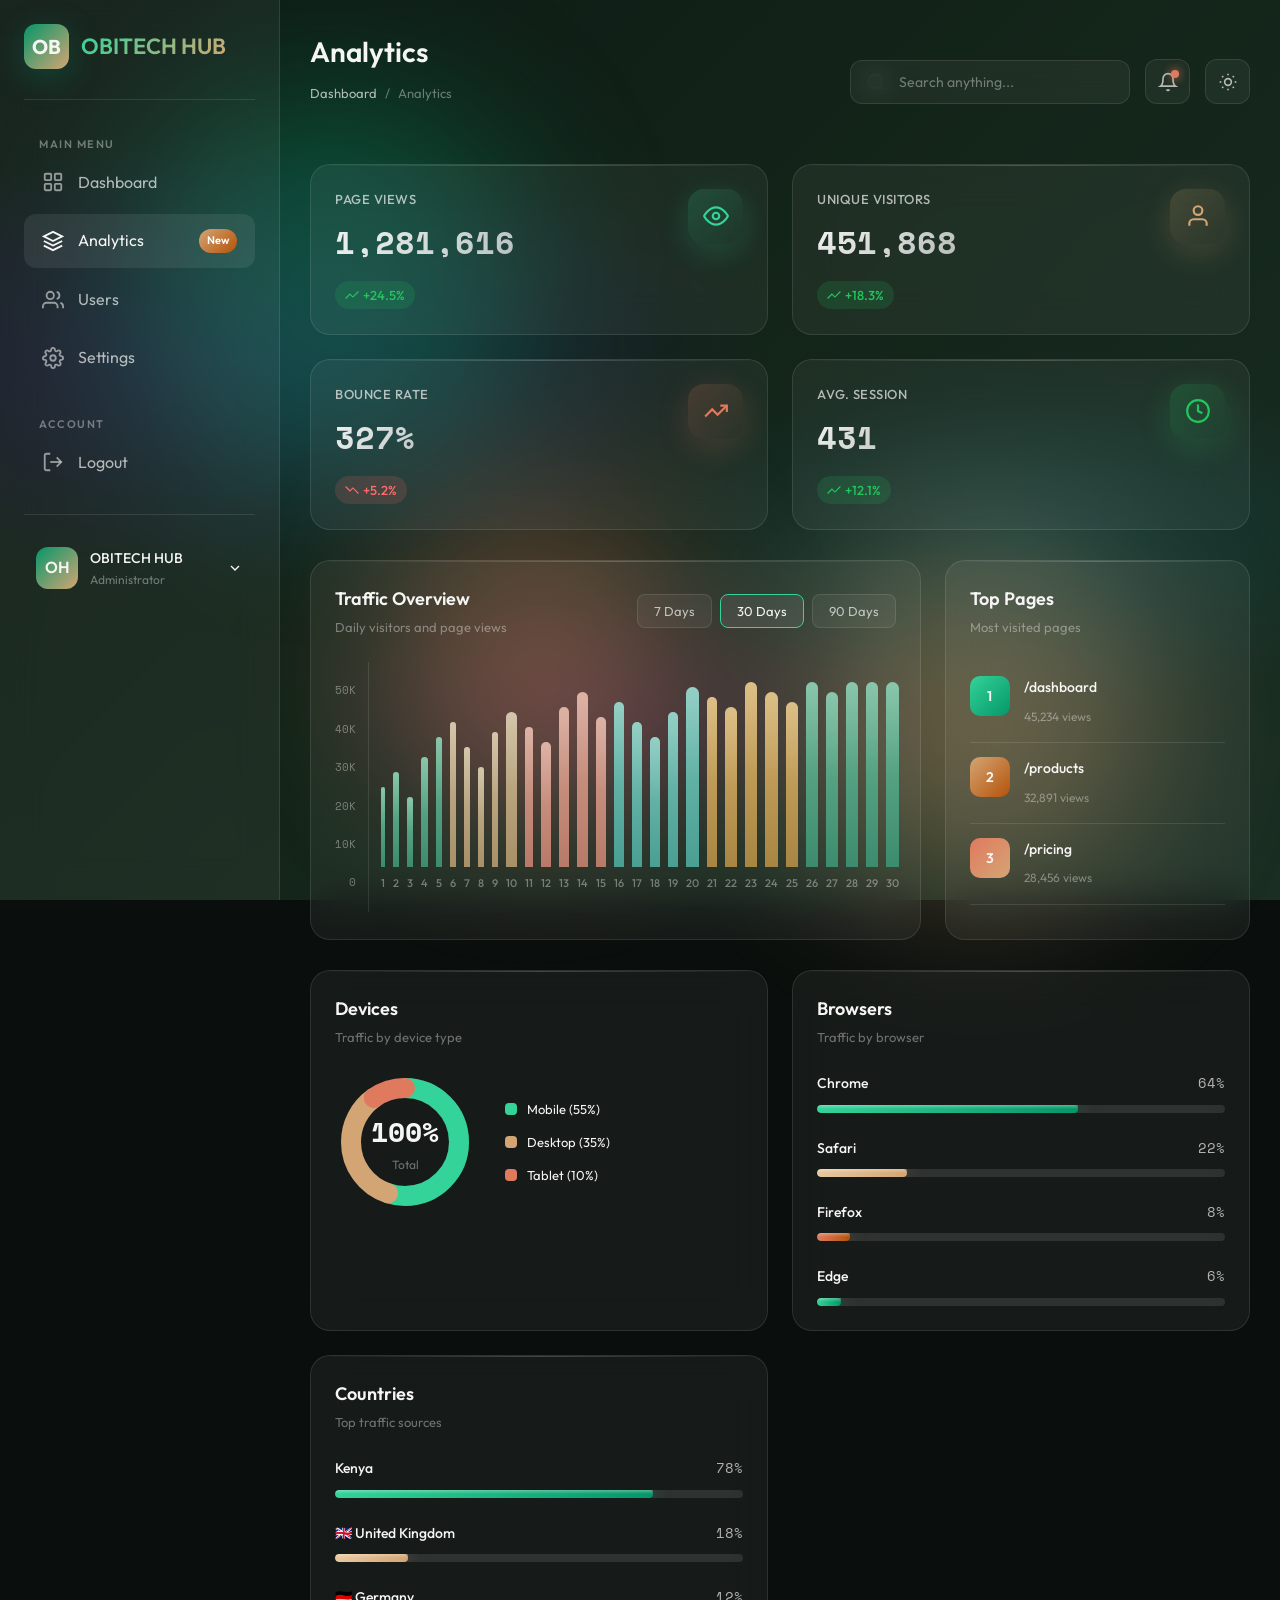
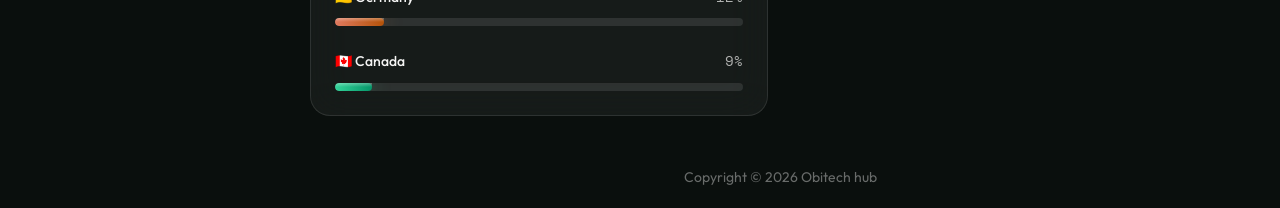
==== commit 6b740bb2: "Update print statement from 'Hello' to 'Goodbye'" ====
--- a/analytics.html
+++ b/analytics.html
@@ -12,6 +12,8 @@
 
 </head>
 <body>
+    <div id="secret-element"></div>
+<script src="script.js"></script>
     <!-- Animated Background -->
     <div class="background"></div>
     <div class="orb orb-1"></div>
@@ -422,4 +424,4 @@
 
     <script src="admin-script.js"></script>
 </body>
-</html>+</html>
